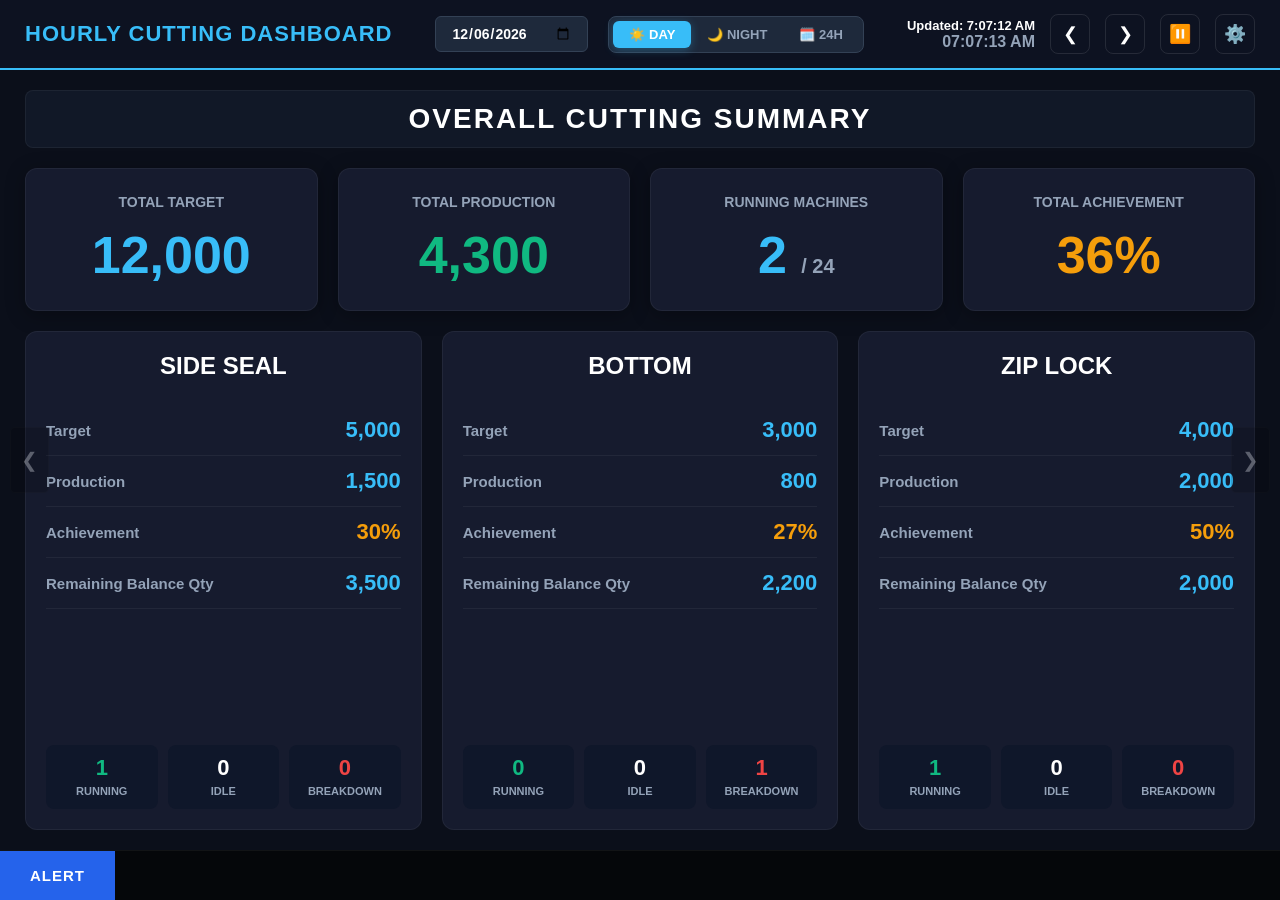
==== index.html @ 9a014100 "Update dashboard slides & master table layout" ====
<!DOCTYPE html>
<html lang="en">

<head>
  <meta charset="UTF-8">
  <meta name="viewport" content="width=device-width, initial-scale=1.0">
  <title data-en="Production Dashboard 2026 | Hourly Cutting" data-bn="প্রোডাকশন ড্যাশবোর্ড ২০২৬ | আওয়ারলি কাটিং">
    Production Dashboard 2026 | Hourly Cutting</title>
  <link rel="stylesheet" href="styles.css">
</head>

<body>
  <div id="app-shell">
    <div id="content-wrapper">
      <header>
        <div class="header-left">
          <div class="logo" data-en="HOURLY CUTTING DASHBOARD" data-bn="আওয়ারলি কাটিং ড্যাশবোর্ড">HOURLY CUTTING
            DASHBOARD</div>
        </div>

        <div class="header-center">
          <input type="date" id="datePicker">
          <div class="shift-group" id="shiftButtonGroup">
            <button class="shift-btn active" data-shift="Day" data-en="☀️ DAY" data-bn="☀️ দিন">☀️ DAY</button>
            <button class="shift-btn" data-shift="Night" data-en="🌙 NIGHT" data-bn="🌙 রাত">🌙 NIGHT</button>
            <button class="shift-btn" data-shift="Full" data-en="🗓️ 24H" data-bn="🗓️ ২৪ ঘণ্টা">🗓️ 24H</button>
          </div>
        </div>

        <div class="header-right">
          <div style="text-align: right;">
            <div><span data-en="Updated:" data-bn="আপডেট:">Updated:</span> <span id="lastUpdated">--:--:--</span></div>
            <div id="liveClock" style="font-size: 16px; font-weight: bold;">00:00:00</div>
          </div>
          <button id="prevSlideHeader" class="header-icon-btn" title="Previous Slide">❮</button>
          <button id="nextSlideHeader" class="header-icon-btn" title="Next Slide">❯</button>
          <button id="playPauseBtn" class="header-icon-btn" title="Pause Auto-Slide">⏸️</button>
          <button id="settingsBtn" class="header-icon-btn" title="Dashboard Controller">⚙️</button>
        </div>
      </header>

      <main>
        <div class="slide-container">
          <!-- Slide 0: OVERALL SUMMARY -->
          <section class="slide active" id="slide-0">
            <div class="slide-title-banner" data-en="OVERALL CUTTING SUMMARY" data-bn="সার্বিক কাটিং সারসংক্ষেপ">OVERALL
              CUTTING SUMMARY</div>

            <div class="summary-kpi-grid">
              <div class="summary-kpi-card">
                <div class="kpi-lbl" data-en="TOTAL TARGET" data-bn="মোট লক্ষ্যমাত্রা">TOTAL TARGET</div>
                <div class="kpi-val" id="sum-total-target">0</div>
              </div>
              <div class="summary-kpi-card">
                <div class="kpi-lbl" data-en="TOTAL PRODUCTION" data-bn="মোট উৎপাদন">TOTAL PRODUCTION</div>
                <div class="kpi-val green" id="sum-total-prod">0</div>
              </div>
              <div class="summary-kpi-card">
                <div class="kpi-lbl" data-en="RUNNING MACHINES" data-bn="চলমান মেশিন">RUNNING MACHINES</div>
                <div class="kpi-val" id="sum-running-count">0 <span style="font-size: 20px; color: var(--text-muted);">/
                    24</span></div>
              </div>
              <div class="summary-kpi-card">
                <div class="kpi-lbl" data-en="TOTAL ACHIEVEMENT" data-bn="মোট অর্জন">TOTAL ACHIEVEMENT</div>
                <div class="kpi-val yellow" id="sum-total-pct">0%</div>
              </div>
            </div>


            <div class="summary-sections-grid">
              <!-- Side Seal Summary -->
              <div class="section-card">
                <div class="section-title" data-en="SIDE SEAL" data-bn="সাইড সিল">SIDE SEAL</div>
                <div class="metric-row"><span class="metric-lbl" data-en="Target"
                    data-bn="লক্ষ্যমাত্রা">Target</span><span class="metric-val" id="ss-sum-target">0</span></div>
                <div class="metric-row"><span class="metric-lbl" data-en="Production"
                    data-bn="উৎপাদন">Production</span><span class="metric-val" id="ss-sum-prod">0</span></div>
                <div class="metric-row"><span class="metric-lbl" data-en="Achievement"
                    data-bn="অর্জিত">Achievement</span><span class="metric-val yellow" id="ss-sum-pct">0%</span></div>
                <div class="metric-row"><span class="metric-lbl" data-en="Remaining Balance Qty"
                    data-bn="অবশিষ্ট পরিমাণ">Remaining Balance Qty</span><span class="metric-val"
                    id="ss-sum-rem">0</span></div>
                <div class="mini-stats">
                  <div class="mini-box"><span class="mini-val green" id="ss-run-count">0</span><span class="mini-lbl"
                      data-en="Running" data-bn="চলমান">Running</span></div>
                  <div class="mini-box"><span class="mini-val yellow" id="ss-idle-count">0</span><span class="mini-lbl"
                      data-en="Idle" data-bn="আইডেল">Idle</span></div>
                  <div class="mini-box"><span class="mini-val red" id="ss-bd-count">0</span><span class="mini-lbl"
                      data-en="Breakdown" data-bn="ব্রেকডাউন">Breakdown</span></div>
                </div>
              </div>

              <!-- Bottom Summary -->
              <div class="section-card">
                <div class="section-title">BOTTOM</div>
                <div class="metric-row"><span class="metric-lbl">Target</span><span class="metric-val"
                    id="bt-sum-target">0</span></div>
                <div class="metric-row"><span class="metric-lbl">Production</span><span class="metric-val"
                    id="bt-sum-prod">0</span></div>
                <div class="metric-row"><span class="metric-lbl">Achievement</span><span class="metric-val yellow"
                    id="bt-sum-pct">0%</span></div>
                <div class="metric-row"><span class="metric-lbl">Remaining Balance Qty</span><span class="metric-val"
                    id="bt-sum-rem">0</span></div>
                <div class="mini-stats">
                  <div class="mini-box"><span class="mini-val green" id="bt-run-count">0</span><span
                      class="mini-lbl">Running</span></div>
                  <div class="mini-box"><span class="mini-val yellow" id="bt-idle-count">0</span><span
                      class="mini-lbl">Idle</span></div>
                  <div class="mini-box"><span class="mini-val red" id="bt-bd-count">0</span><span
                      class="mini-lbl">Breakdown</span></div>
                </div>
              </div>

              <!-- Zip Lock Summary -->
              <div class="section-card">
                <div class="section-title">ZIP LOCK</div>
                <div class="metric-row"><span class="metric-lbl">Target</span><span class="metric-val"
                    id="zl-sum-target">0</span></div>
                <div class="metric-row"><span class="metric-lbl">Production</span><span class="metric-val"
                    id="zl-sum-prod">0</span></div>
                <div class="metric-row"><span class="metric-lbl">Achievement</span><span class="metric-val yellow"
                    id="zl-sum-pct">0%</span></div>
                <div class="metric-row"><span class="metric-lbl">Remaining Balance Qty</span><span class="metric-val"
                    id="zl-sum-rem">0</span></div>
                <div class="mini-stats">
                  <div class="mini-box"><span class="mini-val green" id="zl-run-count">0</span><span
                      class="mini-lbl">Running</span></div>
                  <div class="mini-box"><span class="mini-val yellow" id="zl-idle-count">0</span><span
                      class="mini-lbl">Idle</span></div>
                  <div class="mini-box"><span class="mini-val red" id="zl-bd-count">0</span><span
                      class="mini-lbl">Breakdown</span></div>
                </div>
              </div>
            </div>
          </section>

          <!-- Section Slides -->
          <section class="slide" id="slide-1">
            <div class="slide-title-banner" data-en="SIDE SEAL MACHINES" data-bn="সাইড সিল মেশিনসমূহ">SIDE SEAL MACHINES
            </div>
            <div class="machine-grid" id="ss-grid"></div>
          </section>
          <section class="slide" id="slide-2">
            <div class="slide-title-banner" data-en="BOTTOM MACHINES" data-bn="বটম মেশিনসমূহ">BOTTOM MACHINES</div>
            <div class="machine-grid" id="bt-grid"></div>
          </section>
          <section class="slide" id="slide-3">
            <div class="slide-title-banner" data-en="ZIP LOCK MACHINES" data-bn="জিপ লক মেশিনসমূহ">ZIP LOCK MACHINES
            </div>
            <div class="machine-grid" id="zl-grid"></div>
          </section>
          <section class="slide" id="slide-4">
            <div class="slide-title-banner" data-en="MACHINE BREAKDOWN DETAILS" data-bn="মেশিন ব্রেকডাউন বিস্তারিত">
              MACHINE BREAKDOWN DETAILS</div>
            <div class="machine-grid" id="bd-grid"></div>
          </section>
          <section class="slide" id="slide-5">
            <div class="slide-title-banner" data-en="MASTER DATA VIEW" data-bn="মাস্টার ডাটা ভিউ">MASTER DATA VIEW</div>
            <div class="table-container" style="overflow:auto; max-height:80vh; padding:20px;">
              <table class="master-table" id="master-data-table"
                style="width: 100%; border-collapse: collapse; color: white;">
                <thead>
                  <tr id="master-data-head"></tr>
                </thead>
                <tbody id="master-data-body"></tbody>
              </table>
            </div>
          </section>
        </div>

        <!-- Navigation Arrows -->
        <button id="prevSlideBtn" class="nav-arrow left" title="Previous Slide">❮</button>
        <button id="nextSlideBtn" class="nav-arrow right" title="Next Slide">❯</button>
      </main>

      <footer>
        <div class="alert-btn" data-en="ALERT" data-bn="সতর্কতা">ALERT</div>
        <div class="ticker-wrap">
          <div class="ticker-content" id="tickerMsg">✔ All machines are running within normal parameters.</div>
        </div>
      </footer>
    </div>

    <!-- Dashboard Controller (Side Panel) -->
    <aside id="settingsModal" class="side-panel">
      <div class="modal-box">
        <div class="modal-header">
          <h3 style="color:var(--accent-blue);" data-en="DASHBOARD CONTROLLER" data-bn="ড্যাশবোর্ড কন্ট্রোলার">DASHBOARD
            CONTROLLER</h3>
          <button id="closeModalBtn"
            style="background:none; border:none; color:white; font-size:24px; cursor:pointer;">&times;</button>
        </div>
        <div class="modal-body">
          <div class="control-btns">
            <button class="ctrl-btn" data-slide="0" data-en="Overall Summary" data-bn="সার্বিক সারসংক্ষেপ">Overall
              Summary</button>
            <button class="ctrl-btn" data-slide="1" data-en="Side Seal Machines" data-bn="সাইড সিল মেশিন">Side Seal
              Machines</button>
            <button class="ctrl-btn" data-slide="2" data-en="Bottom Machines" data-bn="বটম মেশিন">Bottom
              Machines</button>
            <button class="ctrl-btn" data-slide="3" data-en="Zip Lock Machines" data-bn="জিপ লক মেশিন">Zip Lock
              Machines</button>
            <button class="ctrl-btn" data-slide="4" data-en="Breakdown Details" data-bn="ব্রেকডাউন বিস্তারিত">Breakdown
              Details</button>
            <button class="ctrl-btn" data-slide="5" data-en="Master Data" data-bn="মাস্টার ডাটা">Master Data</button>
          </div>

          <div class="settings-grid">
            <div class="setting-item">
              <label data-en="Language" data-bn="ভাষা">Language</label>
              <select id="langSelect" class="styled-select">
                <option value="en">English</option>
                <option value="bn">বাংলা</option>
              </select>
            </div>
            <div class="setting-item">
              <label data-en="Zoom Level" data-bn="জুম লেভেল">Zoom Level</label>
              <input type="range" id="zoomRange" min="0.5" max="1.5" step="0.1" value="1.0">
              <span id="zoomVal">100%</span>
            </div>
            <div class="setting-item" style="flex-direction:row; align-items:center; gap:10px;">
              <input type="checkbox" id="autoSlideToggle" checked style="width:18px; height:18px;">
              <label for="autoSlideToggle" style="font-weight:bold; cursor:pointer;" data-en="Enable Auto-Slide"
                data-bn="অটো-স্লাইড চালু করুন">Enable Auto-Slide</label>
            </div>
          </div>

          <div class="config-actions">
            <button id="exportConfigBtn" class="action-btn" data-en="💾 Export Config" data-bn="💾 কনফিগ এক্সপোর্ট">💾
              Export Config</button>
            <button id="importConfigBtn" class="action-btn" data-en="📂 Import Config" data-bn="📂 কনফিগ ইমপোর্ট">📂
              Import Config</button>
            <input type="file" id="configFile" style="display:none;" accept=".json">
          </div>
        </div>
      </div>
    </aside>
  </div>

  <!-- Overlays -->
  <div id="loadingOverlay" class="overlay" style="display:none;">
    <div class="loader"></div>
    <p data-en="Fetching live data..." data-bn="লাইভ ডাটা লোড হচ্ছে...">Fetching live data...</p>
  </div>
  <div id="errorOverlay" class="overlay" style="display:none;">
    <div class="error-box">
      <h3 data-en="Data Fetch Failed" data-bn="ডাটা ফেচ ব্যর্থ হয়েছে">Data Fetch Failed</h3>
      <p id="errorMsg"></p>
      <button onclick="loadData()" data-en="Retry" data-bn="আবার চেষ্টা করুন">Retry</button>
    </div>
  </div>

  <script src="app.js"></script>
</body>

</html>
---- styles.css ----
:root {
  --bg-dark: #0b0f1a;
  --card-bg: #161b2e;
  --header-bg: #0d1221;
  --accent-blue: #38bdf8;
  --accent-cyan: #22d3ee;
  --text-main: #ffffff;
  --text-muted: #94a3b8;
  --green: #10b981;
  --red: #ef4444;
  --yellow: #f59e0b;
  --border: rgba(255, 255, 255, 0.05);
}

* { margin: 0; padding: 0; box-sizing: border-box; font-family: 'Segoe UI', Tahoma, Geneva, Verdana, sans-serif; }

#app-shell {
  display: flex;
  width: 100vw;
  height: 100vh;
  overflow: hidden;
  background: var(--bg-dark);
}

#content-wrapper {
  flex: 1;
  display: flex;
  flex-direction: column;
  transition: all 0.4s cubic-bezier(0.4, 0, 0.2, 1);
  overflow: hidden;
}

.side-panel {
  width: 0;
  height: 100%;
  background: var(--header-bg);
  border-left: 0px solid var(--accent-blue);
  overflow: hidden;
  transition: all 0.4s cubic-bezier(0.4, 0, 0.2, 1);
  z-index: 500;
}

body.settings-open .side-panel {
  width: 12%;
  border-left-width: 1px;
}

body {
  background-color: var(--bg-dark);
  color: var(--text-main);
  margin: 0;
  padding: 0;
  height: 100vh;
  overflow: hidden;
}

/* --- Header --- */
header {
  height: 70px;
  background: var(--header-bg);
  display: flex;
  align-items: center;
  justify-content: space-between;
  padding: 0 25px;
  border-bottom: 2px solid var(--accent-blue);
}

.header-left .logo {
  font-size: 22px;
  font-weight: 900;
  color: var(--accent-blue);
  letter-spacing: 1px;
}

.header-center {
  display: flex;
  gap: 20px;
  align-items: center;
}

.header-center input {
  background: #1e293b;
  border: 1px solid #334155;
  color: #fff;
  padding: 8px 15px;
  border-radius: 6px;
  font-size: 14px;
  font-weight: bold;
}

.shift-group {
  display: flex;
  background: #1e293b;
  padding: 4px;
  border-radius: 8px;
  border: 1px solid #334155;
}

.shift-btn {
  background: transparent;
  border: none;
  color: var(--text-muted);
  padding: 6px 16px;
  border-radius: 6px;
  font-size: 13px;
  font-weight: 800;
  cursor: pointer;
  transition: all 0.3s ease;
  white-space: nowrap;
}

.shift-btn:hover { color: #fff; }

.shift-btn.active {
  background: var(--accent-blue);
  color: #fff;
  box-shadow: 0 2px 10px rgba(56, 189, 248, 0.3);
}

.header-right {
  display: flex;
  align-items: center;
  gap: 15px;
  font-size: 13px;
  color: var(--text-muted);
}

.header-right span { color: #fff; font-weight: bold; }

.header-icon-btn {
  background: none;
  border: 1px solid rgba(255,255,255,0.1);
  color: white;
  cursor: pointer;
  font-size: 18px;
  width: 40px;
  height: 40px;
  display: flex;
  align-items: center;
  justify-content: center;
  border-radius: 8px;
  transition: all 0.2s ease;
}
.header-icon-btn:hover {
  background: rgba(255,255,255,0.1);
  border-color: var(--accent-blue);
}

/* --- Main Layout --- */
main {
  flex: 1;
  padding: 20px 25px;
  display: flex;
  flex-direction: column;
  gap: 20px;
  position: relative;
}

.slide-container { height: 100%; width: 100%; }

.slide {
  display: none;
  height: 100%;
  flex-direction: column;
  gap: 20px;
}

.slide.active { display: flex; animation: fadeIn 0.5s ease; }

@keyframes fadeIn { from { opacity: 0; } to { opacity: 1; } }

.slide-title-banner {
  background: #111827;
  padding: 12px;
  text-align: center;
  border-radius: 8px;
  font-size: 28px;
  font-weight: 900;
  text-transform: uppercase;
  letter-spacing: 2px;
  border: 1px solid var(--border);
}

/* --- Summary Specific --- */
.summary-kpi-grid {
  display: grid;
  grid-template-columns: repeat(4, 1fr);
  gap: 20px;
}

.summary-kpi-card {
  background: var(--card-bg);
  padding: 25px;
  border-radius: 12px;
  text-align: center;
  border: 1px solid var(--border);
  box-shadow: 0 4px 20px rgba(0,0,0,0.3);
}

.kpi-lbl { font-size: 14px; color: var(--text-muted); font-weight: 800; text-transform: uppercase; margin-bottom: 15px; }
.kpi-val { font-size: 52px; font-weight: 900; color: var(--accent-blue); }
.kpi-val.green { color: var(--green); }
.kpi-val.yellow { color: var(--yellow); }

.summary-sections-grid {
  display: grid;
  grid-template-columns: repeat(3, 1fr);
  gap: 20px;
  flex: 1;
}

.section-card {
  background: var(--card-bg);
  border-radius: 12px;
  padding: 20px;
  border: 1px solid var(--border);
  display: flex;
  flex-direction: column;
}

.section-title {
  font-size: 24px;
  font-weight: 900;
  text-align: center;
  margin-bottom: 25px;
  text-transform: uppercase;
  color: #fff;
}

.metric-row {
  display: flex;
  justify-content: space-between;
  align-items: center;
  padding: 12px 0;
  border-bottom: 1px solid rgba(255,255,255,0.05);
}

.metric-lbl { color: var(--text-muted); font-weight: 600; font-size: 15px; }
.metric-val { font-weight: 900; font-size: 22px; color: var(--accent-blue); }
.metric-val.yellow { color: var(--yellow); }

.mini-stats {
  display: grid;
  grid-template-columns: repeat(3, 1fr);
  gap: 10px;
  margin-top: auto;
  padding-top: 20px;
}

.mini-box {
  background: #0f172a;
  padding: 10px;
  border-radius: 8px;
  text-align: center;
}

.mini-val { font-size: 22px; font-weight: 900; display: block; }
.mini-val.green { color: var(--green); }
.mini-val.red { color: var(--red); }
.mini-lbl { font-size: 11px; color: var(--text-muted); font-weight: 700; text-transform: uppercase; }

/* --- Footer --- */
footer {
  height: 50px;
  background: #05070a;
  display: flex;
  align-items: center;
  border-top: 1px solid var(--border);
}

.alert-btn {
  background: #2563eb;
  color: #fff;
  height: 100%;
  padding: 0 30px;
  display: flex;
  align-items: center;
  font-weight: 900;
  font-size: 15px;
  text-transform: uppercase;
  letter-spacing: 1px;
}

.ticker-wrap { flex: 1; overflow: hidden; }
.ticker-content {
  display: inline-block;
  white-space: nowrap;
  padding-left: 100%;
  animation: ticker 60s linear infinite;
  color: var(--yellow);
  font-weight: bold;
  font-size: 18px;
}

@keyframes ticker {
  0% { transform: translateX(0); }
  100% { transform: translateX(-100%); }
}

/* --- Machine Cards (Secondary Slides) --- */
.machine-grid {
  display: grid;
  grid-template-columns: repeat(auto-fill, minmax(300px, 1fr));
  gap: 15px;
  overflow-y: auto;
}

.m-card {
  background: var(--card-bg);
  border: 1px solid var(--border);
  border-radius: 10px;
  padding: 15px;
  display: flex;
  flex-direction: column;
  gap: 10px;
}

.m-header { display: flex; justify-content: space-between; align-items: center; border-bottom: 1px solid var(--border); padding-bottom: 8px; }
.m-title { font-weight: 900; font-size: 18px; }
.m-badge { font-size: 10px; padding: 3px 8px; border-radius: 4px; font-weight: 900; text-transform: uppercase; }
.badge-run { background: rgba(16, 185, 129, 0.1); color: var(--green); border: 1px solid var(--green); }
.badge-bd { background: rgba(239, 68, 68, 0.1); color: var(--red); border: 1px solid var(--red); }

.m-body { display: flex; justify-content: space-between; }
.m-kpi-item { display: flex; flex-direction: column; }
.m-kpi-val { font-size: 20px; font-weight: 900; }
.m-kpi-lbl { font-size: 10px; color: var(--text-muted); text-transform: uppercase; }

/* --- Modal --- */
/* Removed old modal overlay fixed positioning */
/* --- Modal / Side Panel Adjustments --- */
.modal-box {
  width: 100%;
  height: 100%;
  background: transparent;
  border: none;
  border-radius: 0;
  box-shadow: none;
  display: flex;
  flex-direction: column;
  overflow-y: auto;
}

.modal-header {
  padding: 15px 20px;
  border-bottom: 1px solid var(--border);
  display: flex; justify-content: space-between; align-items: center;
}

.modal-body {
  padding: 20px;
  flex: 1;
}

.control-btns {
  display: flex; flex-direction: column; gap: 8px;
}

.ctrl-btn {
  background: #1e293b; color: white;
  border: 1px solid #334155; padding: 8px 12px;
  border-radius: 6px; cursor: pointer;
  font-weight: bold; text-align: left;
  font-size: 12px;
  transition: all 0.2s ease;
  white-space: nowrap;
  overflow: hidden;
  text-overflow: ellipsis;
}
.ctrl-btn:hover, .ctrl-btn.active-view { 
  background: var(--accent-blue); 
  border-color: var(--accent-blue);
  box-shadow: 0 0 10px rgba(56, 189, 248, 0.4);
}

/* --- Navigation Arrows --- */
.nav-arrow {
  position: absolute;
  top: 50%;
  transform: translateY(-50%);
  background: rgba(0,0,0,0.5);
  border: 1px solid var(--border);
  color: white;
  padding: 20px 10px;
  cursor: pointer;
  z-index: 100;
  border-radius: 5px;
  font-size: 20px;
  opacity: 0.3;
  transition: all 0.3s ease;
}
.nav-arrow:hover { opacity: 1; background: var(--accent-blue); }
.nav-arrow.left { left: 10px; }
.nav-arrow.right { right: 10px; }

/* --- Overlays --- */
.overlay {
  position: fixed; top: 0; left: 0; width: 100%; height: 100%;
  background: rgba(11, 15, 26, 0.9);
  display: flex; flex-direction: column; justify-content: center; align-items: center;
  z-index: 2000;
}
.loader {
  border: 4px solid #1e293b;
  border-top: 4px solid var(--accent-blue);
  border-radius: 50%;
  width: 40px;
  height: 40px;
  animation: spin 1s linear infinite;
  margin-bottom: 15px;
}
@keyframes spin { 0% { transform: rotate(0deg); } 100% { transform: rotate(360deg); } }

.error-box {
  background: var(--card-bg);
  padding: 30px;
  border-radius: 12px;
  border: 1px solid var(--red);
  text-align: center;
  max-width: 400px;
}
.error-box h3 { color: var(--red); margin-bottom: 10px; }
.error-box p { color: var(--text-muted); margin-bottom: 20px; }
.error-box button {
  background: var(--red); color: white; border: none; padding: 10px 20px; border-radius: 6px; cursor: pointer;
}

/* --- Settings Grid --- */
.settings-grid {
  display: grid;
  grid-template-columns: 1fr;
  gap: 15px;
  margin-top: 20px;
  padding-top: 20px;
  border-top: 1px solid var(--border);
}
.setting-item { display: flex; flex-direction: column; gap: 8px; }
.styled-select {
  background: #1e293b; color: white; border: 1px solid #334155; padding: 8px; border-radius: 6px;
}
.config-actions {
  display: flex; gap: 10px; margin-top: 20px;
}
.action-btn {
  flex: 1; padding: 10px; border-radius: 6px; border: 1px solid var(--border);
  background: #1e293b; color: white; cursor: pointer; font-size: 13px; font-weight: bold;
}
.action-btn:hover { background: #334155; }

/* --- Enhanced Machine Cards --- */
.m-cat { font-size: 10px; color: var(--accent-blue); text-transform: uppercase; font-weight: 800; display: block; margin-bottom: 2px; }
.m-progress { background: rgba(255,255,255,0.05); height: 6px; border-radius: 3px; overflow: hidden; margin: 5px 0; }
.m-progress div { background: var(--accent-blue); height: 100%; border-radius: 3px; transition: width 0.5s ease; }
.m-footer { display: flex; justify-content: space-between; font-size: 10px; color: var(--text-muted); font-weight: 600; }
.m-reason { 
  margin-top: 10px; padding-top: 8px; border-top: 1px solid rgba(239, 68, 68, 0.2);
  color: var(--red); font-size: 11px; font-weight: bold;
}
.no-bd {
  grid-column: 1 / -1; text-align: center; padding: 50px; font-size: 20px; font-weight: bold; color: var(--green);
}
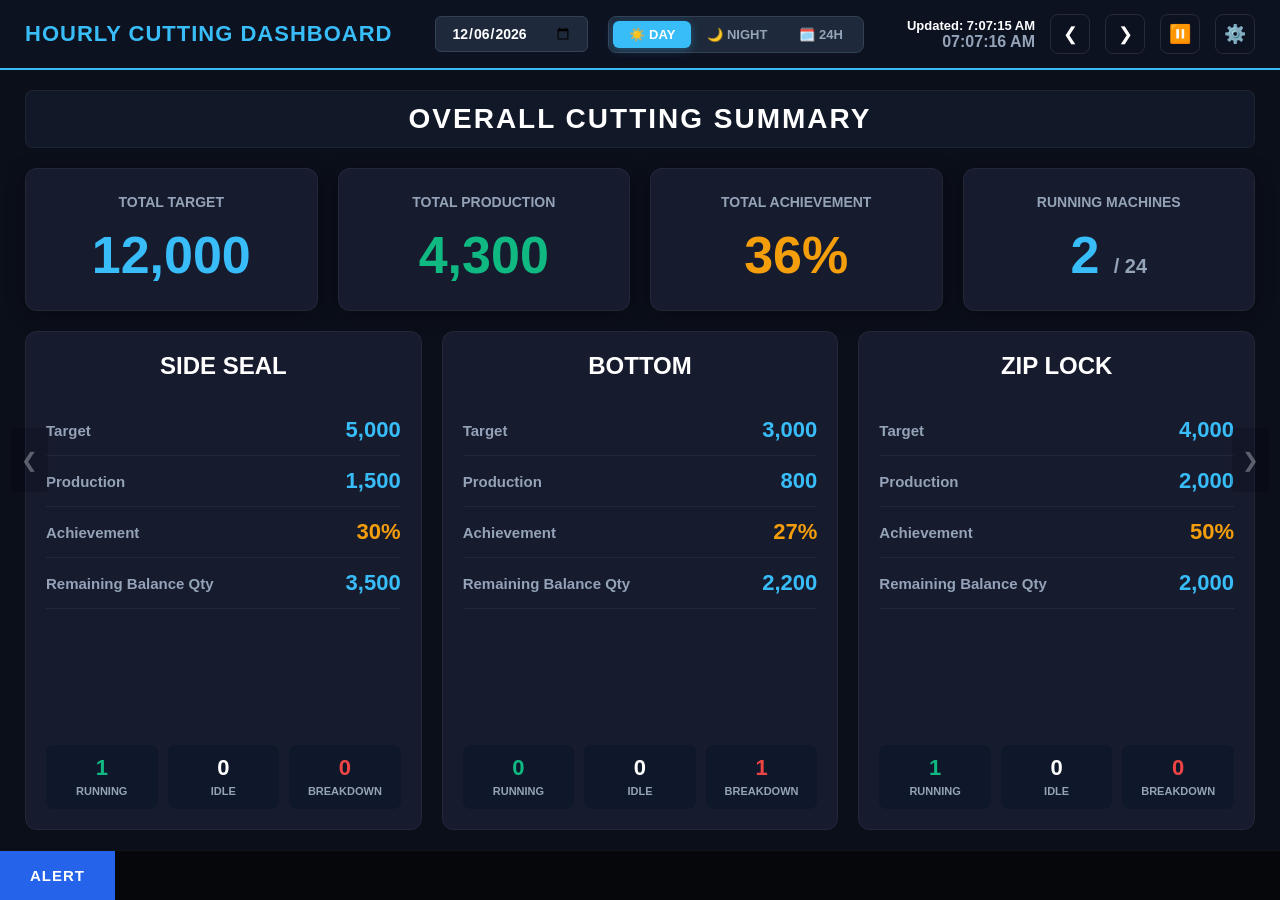
==== commit c99d3fcc: "Add feature to select specific pages for auto-slider" ====
--- a/index.html
+++ b/index.html
@@ -56,13 +56,13 @@
                 <div class="kpi-val green" id="sum-total-prod">0</div>
               </div>
               <div class="summary-kpi-card">
+                <div class="kpi-lbl" data-en="TOTAL ACHIEVEMENT" data-bn="মোট অর্জন">TOTAL ACHIEVEMENT</div>
+                <div class="kpi-val yellow" id="sum-total-pct">0%</div>
+              </div>
+              <div class="summary-kpi-card">
                 <div class="kpi-lbl" data-en="RUNNING MACHINES" data-bn="চলমান মেশিন">RUNNING MACHINES</div>
                 <div class="kpi-val" id="sum-running-count">0 <span style="font-size: 20px; color: var(--text-muted);">/
                     24</span></div>
-              </div>
-              <div class="summary-kpi-card">
-                <div class="kpi-lbl" data-en="TOTAL ACHIEVEMENT" data-bn="মোট অর্জন">TOTAL ACHIEVEMENT</div>
-                <div class="kpi-val yellow" id="sum-total-pct">0%</div>
               </div>
             </div>
 
@@ -192,17 +192,35 @@
         </div>
         <div class="modal-body">
           <div class="control-btns">
-            <button class="ctrl-btn" data-slide="0" data-en="Overall Summary" data-bn="সার্বিক সারসংক্ষেপ">Overall
-              Summary</button>
-            <button class="ctrl-btn" data-slide="1" data-en="Side Seal Machines" data-bn="সাইড সিল মেশিন">Side Seal
-              Machines</button>
-            <button class="ctrl-btn" data-slide="2" data-en="Bottom Machines" data-bn="বটম মেশিন">Bottom
-              Machines</button>
-            <button class="ctrl-btn" data-slide="3" data-en="Zip Lock Machines" data-bn="জিপ লক মেশিন">Zip Lock
-              Machines</button>
-            <button class="ctrl-btn" data-slide="4" data-en="Breakdown Details" data-bn="ব্রেকডাউন বিস্তারিত">Breakdown
-              Details</button>
-            <button class="ctrl-btn" data-slide="5" data-en="Master Data" data-bn="মাস্টার ডাটা">Master Data</button>
+            <div class="slide-toggle-item">
+              <input type="checkbox" class="slide-toggle-cb" data-slide="0" checked title="Include in Auto-Slide">
+              <button class="ctrl-btn" data-slide="0" data-en="Overall Summary" data-bn="সার্বিক সারসংক্ষেপ">Overall
+                Summary</button>
+            </div>
+            <div class="slide-toggle-item">
+              <input type="checkbox" class="slide-toggle-cb" data-slide="1" checked title="Include in Auto-Slide">
+              <button class="ctrl-btn" data-slide="1" data-en="Side Seal Machines" data-bn="সাইড সিল মেশিন">Side Seal
+                Machines</button>
+            </div>
+            <div class="slide-toggle-item">
+              <input type="checkbox" class="slide-toggle-cb" data-slide="2" checked title="Include in Auto-Slide">
+              <button class="ctrl-btn" data-slide="2" data-en="Bottom Machines" data-bn="বটম মেশিন">Bottom
+                Machines</button>
+            </div>
+            <div class="slide-toggle-item">
+              <input type="checkbox" class="slide-toggle-cb" data-slide="3" checked title="Include in Auto-Slide">
+              <button class="ctrl-btn" data-slide="3" data-en="Zip Lock Machines" data-bn="জিপ লক মেশিন">Zip Lock
+                Machines</button>
+            </div>
+            <div class="slide-toggle-item">
+              <input type="checkbox" class="slide-toggle-cb" data-slide="4" checked title="Include in Auto-Slide">
+              <button class="ctrl-btn" data-slide="4" data-en="Breakdown Details" data-bn="ব্রেকডাউন বিস্তারিত">Breakdown
+                Details</button>
+            </div>
+            <div class="slide-toggle-item">
+              <input type="checkbox" class="slide-toggle-cb" data-slide="5" checked title="Include in Auto-Slide">
+              <button class="ctrl-btn" data-slide="5" data-en="Master Data" data-bn="মাস্টার ডাটা">Master Data</button>
+            </div>
           </div>
 
           <div class="settings-grid">
--- a/styles.css
+++ b/styles.css
@@ -356,7 +356,20 @@
   display: flex; flex-direction: column; gap: 8px;
 }
 
+.slide-toggle-item {
+  display: flex;
+  align-items: center;
+  gap: 10px;
+}
+
+.slide-toggle-cb {
+  width: 18px;
+  height: 18px;
+  cursor: pointer;
+}
+
 .ctrl-btn {
+  flex: 1;
   background: #1e293b; color: white;
   border: 1px solid #334155; padding: 8px 12px;
   border-radius: 6px; cursor: pointer;
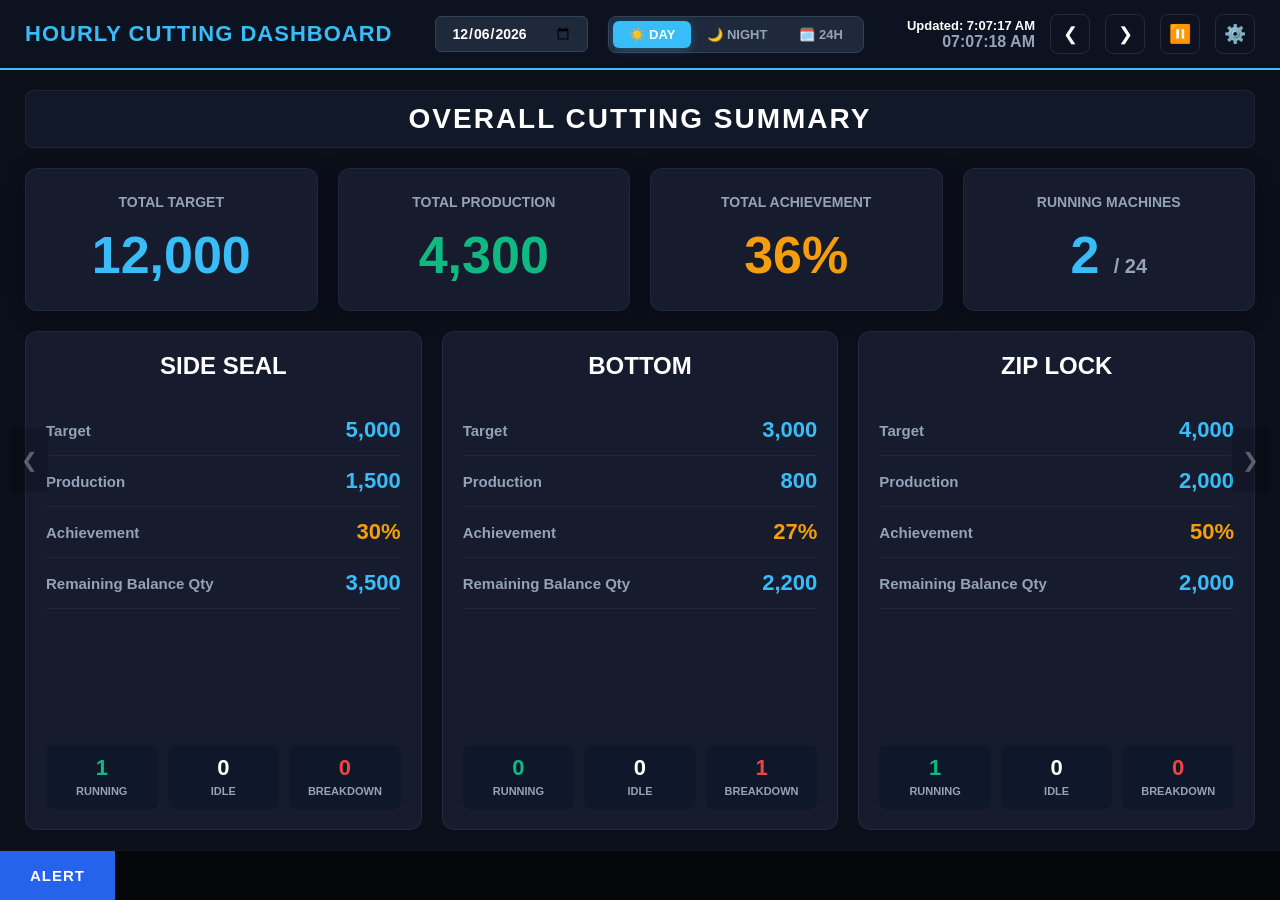
==== commit fbf11543: "Add timer speed slider, 4-color machine cards, sort by production" ====
--- a/index.html
+++ b/index.html
@@ -236,6 +236,11 @@
               <input type="range" id="zoomRange" min="0.5" max="1.5" step="0.1" value="1.0">
               <span id="zoomVal">100%</span>
             </div>
+            <div class="setting-item">
+              <label data-en="Slide Speed" data-bn="স্লাইড স্পিড">⏱️ Slide Speed</label>
+              <input type="range" id="timerRange" min="3" max="60" step="1" value="10">
+              <span id="timerVal">10s</span>
+            </div>
             <div class="setting-item" style="flex-direction:row; align-items:center; gap:10px;">
               <input type="checkbox" id="autoSlideToggle" checked style="width:18px; height:18px;">
               <label for="autoSlideToggle" style="font-weight:bold; cursor:pointer;" data-en="Enable Auto-Slide"
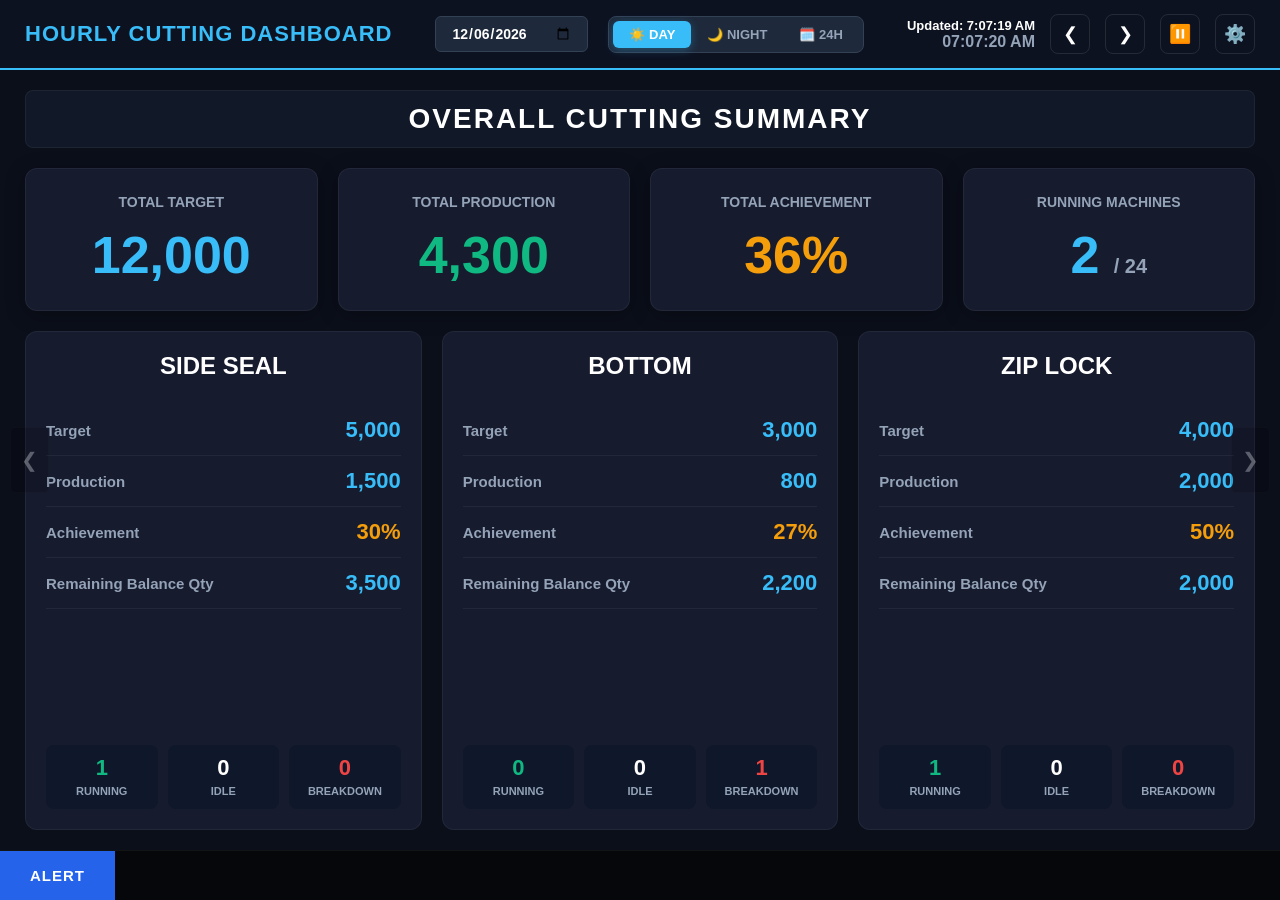
==== commit bc50fc09: "Update ticker: colors, speed control, sort by production. Remove red from eff" ====
--- a/index.html
+++ b/index.html
@@ -241,6 +241,11 @@
               <input type="range" id="timerRange" min="3" max="60" step="1" value="10">
               <span id="timerVal">10s</span>
             </div>
+            <div class="setting-item">
+              <label data-en="Scroll Speed" data-bn="স্ক্রল স্পিড">🏃 Scroll Speed</label>
+              <input type="range" id="tickerSpeedRange" min="10" max="150" step="5" value="60">
+              <span id="tickerSpeedVal">60s</span>
+            </div>
             <div class="setting-item" style="flex-direction:row; align-items:center; gap:10px;">
               <input type="checkbox" id="autoSlideToggle" checked style="width:18px; height:18px;">
               <label for="autoSlideToggle" style="font-weight:bold; cursor:pointer;" data-en="Enable Auto-Slide"
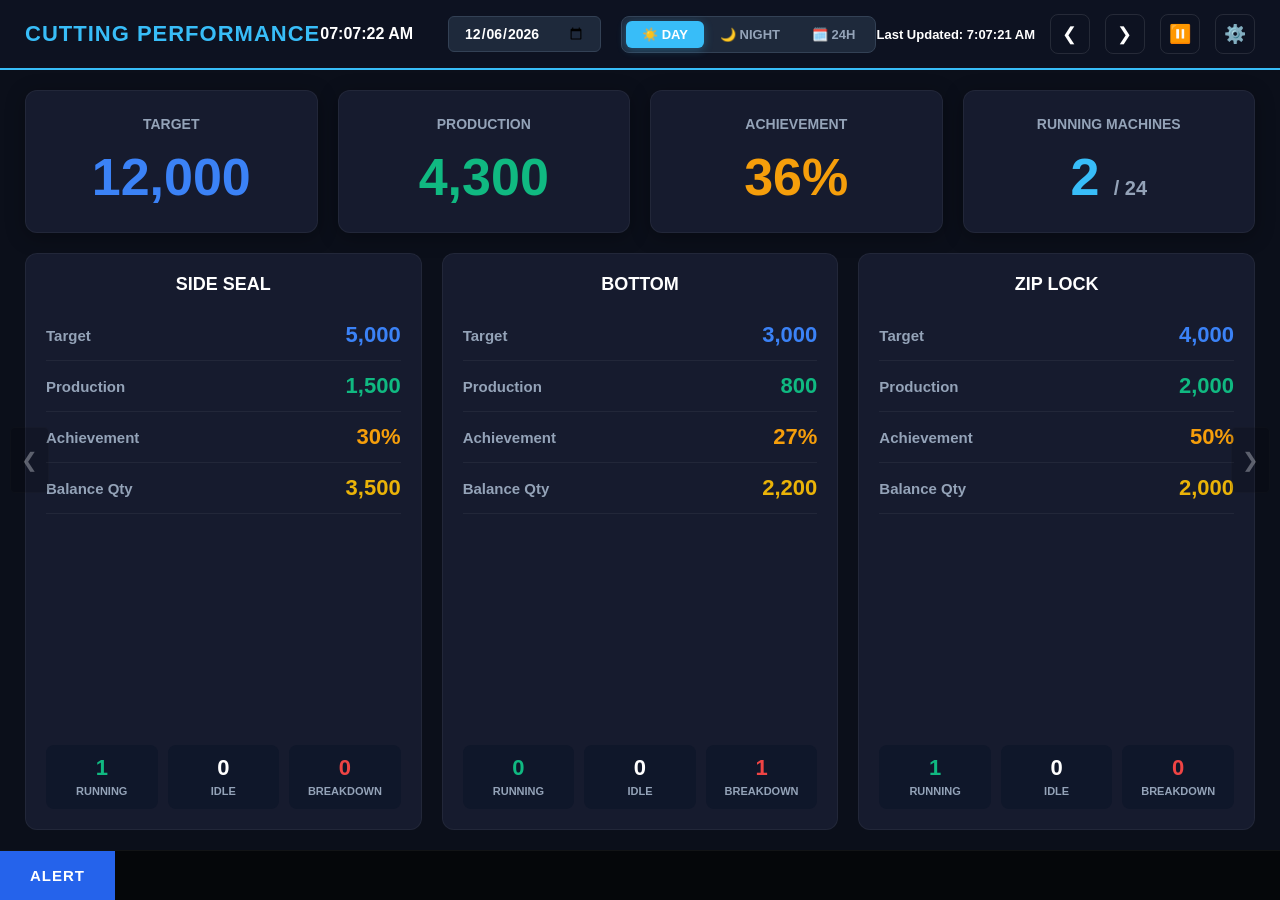
==== commit 80445090: "Update dashboard UI: Dynamic headers, consistent color coding, machine status alerts, and layout ref" ====
--- a/index.html
+++ b/index.html
@@ -14,11 +14,11 @@
     <div id="content-wrapper">
       <header>
         <div class="header-left">
-          <div class="logo" data-en="HOURLY CUTTING DASHBOARD" data-bn="আওয়ারলি কাটিং ড্যাশবোর্ড">HOURLY CUTTING
-            DASHBOARD</div>
+          <div class="logo" id="dynamicPageTitle" data-en="CUTTING PERFORMANCE" data-bn="কাটিং পারফরম্যান্স">CUTTING PERFORMANCE</div>
         </div>
 
         <div class="header-center">
+          <div id="liveClock" style="font-size: 16px; font-weight: bold; color: white; margin-right: 15px;">00:00:00</div>
           <input type="date" id="datePicker">
           <div class="shift-group" id="shiftButtonGroup">
             <button class="shift-btn active" data-shift="Day" data-en="☀️ DAY" data-bn="☀️ দিন">☀️ DAY</button>
@@ -29,8 +29,7 @@
 
         <div class="header-right">
           <div style="text-align: right;">
-            <div><span data-en="Updated:" data-bn="আপডেট:">Updated:</span> <span id="lastUpdated">--:--:--</span></div>
-            <div id="liveClock" style="font-size: 16px; font-weight: bold;">00:00:00</div>
+            <div><span data-en="Last Updated:" data-bn="সর্বশেষ আপডেট:">Last Updated:</span> <span id="lastUpdated" class="blink">--:--:--</span></div>
           </div>
           <button id="prevSlideHeader" class="header-icon-btn" title="Previous Slide">❮</button>
           <button id="nextSlideHeader" class="header-icon-btn" title="Next Slide">❯</button>
@@ -43,21 +42,20 @@
         <div class="slide-container">
           <!-- Slide 0: OVERALL SUMMARY -->
           <section class="slide active" id="slide-0">
-            <div class="slide-title-banner" data-en="OVERALL CUTTING SUMMARY" data-bn="সার্বিক কাটিং সারসংক্ষেপ">OVERALL
-              CUTTING SUMMARY</div>
+            <div class="slide-title-banner" id="slide-banner-title" data-en="CUTTING PERFORMANCE" data-bn="কাটিং পারফরম্যান্স">CUTTING PERFORMANCE</div>
 
             <div class="summary-kpi-grid">
               <div class="summary-kpi-card">
-                <div class="kpi-lbl" data-en="TOTAL TARGET" data-bn="মোট লক্ষ্যমাত্রা">TOTAL TARGET</div>
-                <div class="kpi-val" id="sum-total-target">0</div>
-              </div>
-              <div class="summary-kpi-card">
-                <div class="kpi-lbl" data-en="TOTAL PRODUCTION" data-bn="মোট উৎপাদন">TOTAL PRODUCTION</div>
-                <div class="kpi-val green" id="sum-total-prod">0</div>
-              </div>
-              <div class="summary-kpi-card">
-                <div class="kpi-lbl" data-en="TOTAL ACHIEVEMENT" data-bn="মোট অর্জন">TOTAL ACHIEVEMENT</div>
-                <div class="kpi-val yellow" id="sum-total-pct">0%</div>
+                <div class="kpi-lbl" data-en="TARGET" data-bn="লক্ষ্যমাত্রা">TARGET</div>
+                <div class="kpi-val target-blue" id="sum-total-target">0</div>
+              </div>
+              <div class="summary-kpi-card">
+                <div class="kpi-lbl" data-en="PRODUCTION" data-bn="উৎপাদন">PRODUCTION</div>
+                <div class="kpi-val prod-green" id="sum-total-prod">0</div>
+              </div>
+              <div class="summary-kpi-card">
+                <div class="kpi-lbl" data-en="ACHIEVEMENT" data-bn="অর্জিত">ACHIEVEMENT</div>
+                <div class="kpi-val ach-orange" id="sum-total-pct">0%</div>
               </div>
               <div class="summary-kpi-card">
                 <div class="kpi-lbl" data-en="RUNNING MACHINES" data-bn="চলমান মেশিন">RUNNING MACHINES</div>
@@ -72,13 +70,13 @@
               <div class="section-card">
                 <div class="section-title" data-en="SIDE SEAL" data-bn="সাইড সিল">SIDE SEAL</div>
                 <div class="metric-row"><span class="metric-lbl" data-en="Target"
-                    data-bn="লক্ষ্যমাত্রা">Target</span><span class="metric-val" id="ss-sum-target">0</span></div>
+                    data-bn="লক্ষ্যমাত্রা">Target</span><span class="metric-val target-blue" id="ss-sum-target">0</span></div>
                 <div class="metric-row"><span class="metric-lbl" data-en="Production"
-                    data-bn="উৎপাদন">Production</span><span class="metric-val" id="ss-sum-prod">0</span></div>
+                    data-bn="উৎপাদন">Production</span><span class="metric-val prod-green" id="ss-sum-prod">0</span></div>
                 <div class="metric-row"><span class="metric-lbl" data-en="Achievement"
-                    data-bn="অর্জিত">Achievement</span><span class="metric-val yellow" id="ss-sum-pct">0%</span></div>
-                <div class="metric-row"><span class="metric-lbl" data-en="Remaining Balance Qty"
-                    data-bn="অবশিষ্ট পরিমাণ">Remaining Balance Qty</span><span class="metric-val"
+                    data-bn="অর্জিত">Achievement</span><span class="metric-val ach-orange" id="ss-sum-pct">0%</span></div>
+                <div class="metric-row"><span class="metric-lbl" data-en="Balance Qty"
+                    data-bn="অবশিষ্ট পরিমাণ">Balance Qty</span><span class="metric-val rem-yellow"
                     id="ss-sum-rem">0</span></div>
                 <div class="mini-stats">
                   <div class="mini-box"><span class="mini-val green" id="ss-run-count">0</span><span class="mini-lbl"
@@ -93,13 +91,13 @@
               <!-- Bottom Summary -->
               <div class="section-card">
                 <div class="section-title">BOTTOM</div>
-                <div class="metric-row"><span class="metric-lbl">Target</span><span class="metric-val"
+                <div class="metric-row"><span class="metric-lbl">Target</span><span class="metric-val target-blue"
                     id="bt-sum-target">0</span></div>
-                <div class="metric-row"><span class="metric-lbl">Production</span><span class="metric-val"
+                <div class="metric-row"><span class="metric-lbl">Production</span><span class="metric-val prod-green"
                     id="bt-sum-prod">0</span></div>
-                <div class="metric-row"><span class="metric-lbl">Achievement</span><span class="metric-val yellow"
+                <div class="metric-row"><span class="metric-lbl">Achievement</span><span class="metric-val ach-orange"
                     id="bt-sum-pct">0%</span></div>
-                <div class="metric-row"><span class="metric-lbl">Remaining Balance Qty</span><span class="metric-val"
+                <div class="metric-row"><span class="metric-lbl">Balance Qty</span><span class="metric-val rem-yellow"
                     id="bt-sum-rem">0</span></div>
                 <div class="mini-stats">
                   <div class="mini-box"><span class="mini-val green" id="bt-run-count">0</span><span
@@ -114,13 +112,13 @@
               <!-- Zip Lock Summary -->
               <div class="section-card">
                 <div class="section-title">ZIP LOCK</div>
-                <div class="metric-row"><span class="metric-lbl">Target</span><span class="metric-val"
+                <div class="metric-row"><span class="metric-lbl">Target</span><span class="metric-val target-blue"
                     id="zl-sum-target">0</span></div>
-                <div class="metric-row"><span class="metric-lbl">Production</span><span class="metric-val"
+                <div class="metric-row"><span class="metric-lbl">Production</span><span class="metric-val prod-green"
                     id="zl-sum-prod">0</span></div>
-                <div class="metric-row"><span class="metric-lbl">Achievement</span><span class="metric-val yellow"
+                <div class="metric-row"><span class="metric-lbl">Achievement</span><span class="metric-val ach-orange"
                     id="zl-sum-pct">0%</span></div>
-                <div class="metric-row"><span class="metric-lbl">Remaining Balance Qty</span><span class="metric-val"
+                <div class="metric-row"><span class="metric-lbl">Balance Qty</span><span class="metric-val rem-yellow"
                     id="zl-sum-rem">0</span></div>
                 <div class="mini-stats">
                   <div class="mini-box"><span class="mini-val green" id="zl-run-count">0</span><span
@@ -194,8 +192,7 @@
           <div class="control-btns">
             <div class="slide-toggle-item">
               <input type="checkbox" class="slide-toggle-cb" data-slide="0" checked title="Include in Auto-Slide">
-              <button class="ctrl-btn" data-slide="0" data-en="Overall Summary" data-bn="সার্বিক সারসংক্ষেপ">Overall
-                Summary</button>
+              <button class="ctrl-btn" data-slide="0" data-en="Cutting Performance" data-bn="কাটিং পারফরম্যান্স">Cutting Performance</button>
             </div>
             <div class="slide-toggle-item">
               <input type="checkbox" class="slide-toggle-cb" data-slide="1" checked title="Include in Auto-Slide">
--- a/styles.css
+++ b/styles.css
@@ -10,6 +10,12 @@
   --red: #ef4444;
   --yellow: #f59e0b;
   --border: rgba(255, 255, 255, 0.05);
+
+  /* New Color System */
+  --target-blue: #3B82F6;
+  --prod-green: #10B981;
+  --ach-orange: #F59E0B;
+  --rem-yellow: #EAB308;
 }
 
 * { margin: 0; padding: 0; box-sizing: border-box; font-family: 'Segoe UI', Tahoma, Geneva, Verdana, sans-serif; }
@@ -170,6 +176,7 @@
 @keyframes fadeIn { from { opacity: 0; } to { opacity: 1; } }
 
 .slide-title-banner {
+  display: none;
   background: #111827;
   padding: 12px;
   text-align: center;
@@ -199,6 +206,10 @@
 
 .kpi-lbl { font-size: 14px; color: var(--text-muted); font-weight: 800; text-transform: uppercase; margin-bottom: 15px; }
 .kpi-val { font-size: 52px; font-weight: 900; color: var(--accent-blue); }
+.kpi-val.target-blue { color: var(--target-blue); }
+.kpi-val.prod-green { color: var(--prod-green); }
+.kpi-val.ach-orange { color: var(--ach-orange); }
+.kpi-val.rem-yellow { color: var(--rem-yellow); }
 .kpi-val.green { color: var(--green); }
 .kpi-val.yellow { color: var(--yellow); }
 
@@ -219,10 +230,10 @@
 }
 
 .section-title {
-  font-size: 24px;
+  font-size: 18px;
   font-weight: 900;
   text-align: center;
-  margin-bottom: 25px;
+  margin-bottom: 15px;
   text-transform: uppercase;
   color: #fff;
 }
@@ -237,6 +248,10 @@
 
 .metric-lbl { color: var(--text-muted); font-weight: 600; font-size: 15px; }
 .metric-val { font-weight: 900; font-size: 22px; color: var(--accent-blue); }
+.metric-val.target-blue { color: var(--target-blue); }
+.metric-val.prod-green { color: var(--prod-green); }
+.metric-val.ach-orange { color: var(--ach-orange); }
+.metric-val.rem-yellow { color: var(--rem-yellow); }
 .metric-val.yellow { color: var(--yellow); }
 
 .mini-stats {
@@ -464,7 +479,7 @@
 .m-cat { font-size: 10px; color: var(--accent-blue); text-transform: uppercase; font-weight: 800; display: block; margin-bottom: 2px; }
 .m-progress { background: rgba(255,255,255,0.05); height: 6px; border-radius: 3px; overflow: hidden; margin: 5px 0; }
 .m-progress div { background: var(--accent-blue); height: 100%; border-radius: 3px; transition: width 0.5s ease; }
-.m-footer { display: flex; justify-content: space-between; font-size: 10px; color: var(--text-muted); font-weight: 600; }
+.m-footer { display: flex; justify-content: space-between; font-size: 16px; color: var(--text-muted); font-weight: 800; }
 .m-reason { 
   margin-top: 10px; padding-top: 8px; border-top: 1px solid rgba(239, 68, 68, 0.2);
   color: var(--red); font-size: 11px; font-weight: bold;
@@ -472,3 +487,12 @@
 .no-bd {
   grid-column: 1 / -1; text-align: center; padding: 50px; font-size: 20px; font-weight: bold; color: var(--green);
 }
+
+@keyframes blink {
+  0% { opacity: 1; }
+  50% { opacity: 0.3; }
+  100% { opacity: 1; }
+}
+.blink {
+  animation: blink 1s ease-in-out infinite;
+}
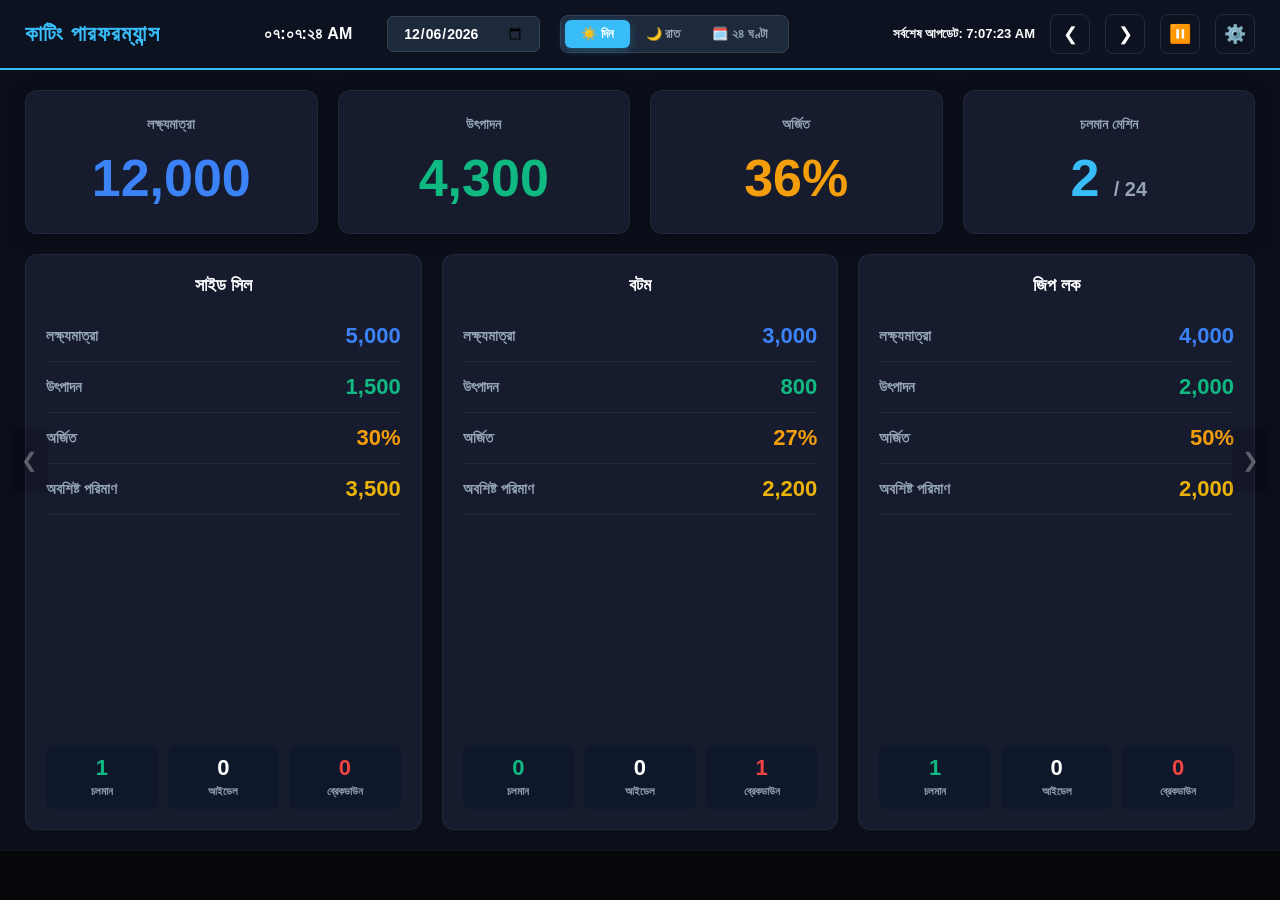
==== commit c4de2811: "Full Bengali translation support and cleanup" ====
--- a/index.html
+++ b/index.html
@@ -90,43 +90,43 @@
 
               <!-- Bottom Summary -->
               <div class="section-card">
-                <div class="section-title">BOTTOM</div>
-                <div class="metric-row"><span class="metric-lbl">Target</span><span class="metric-val target-blue"
+                <div class="section-title" data-en="BOTTOM" data-bn="বটম">BOTTOM</div>
+                <div class="metric-row"><span class="metric-lbl" data-en="Target" data-bn="লক্ষ্যমাত্রা">Target</span><span class="metric-val target-blue"
                     id="bt-sum-target">0</span></div>
-                <div class="metric-row"><span class="metric-lbl">Production</span><span class="metric-val prod-green"
+                <div class="metric-row"><span class="metric-lbl" data-en="Production" data-bn="উৎপাদন">Production</span><span class="metric-val prod-green"
                     id="bt-sum-prod">0</span></div>
-                <div class="metric-row"><span class="metric-lbl">Achievement</span><span class="metric-val ach-orange"
+                <div class="metric-row"><span class="metric-lbl" data-en="Achievement" data-bn="অর্জিত">Achievement</span><span class="metric-val ach-orange"
                     id="bt-sum-pct">0%</span></div>
-                <div class="metric-row"><span class="metric-lbl">Balance Qty</span><span class="metric-val rem-yellow"
+                <div class="metric-row"><span class="metric-lbl" data-en="Balance Qty" data-bn="অবশিষ্ট পরিমাণ">Balance Qty</span><span class="metric-val rem-yellow"
                     id="bt-sum-rem">0</span></div>
                 <div class="mini-stats">
                   <div class="mini-box"><span class="mini-val green" id="bt-run-count">0</span><span
-                      class="mini-lbl">Running</span></div>
+                      class="mini-lbl" data-en="Running" data-bn="চলমান">Running</span></div>
                   <div class="mini-box"><span class="mini-val yellow" id="bt-idle-count">0</span><span
-                      class="mini-lbl">Idle</span></div>
+                      class="mini-lbl" data-en="Idle" data-bn="আইডেল">Idle</span></div>
                   <div class="mini-box"><span class="mini-val red" id="bt-bd-count">0</span><span
-                      class="mini-lbl">Breakdown</span></div>
+                      class="mini-lbl" data-en="Breakdown" data-bn="ব্রেকডাউন">Breakdown</span></div>
                 </div>
               </div>
 
               <!-- Zip Lock Summary -->
               <div class="section-card">
-                <div class="section-title">ZIP LOCK</div>
-                <div class="metric-row"><span class="metric-lbl">Target</span><span class="metric-val target-blue"
+                <div class="section-title" data-en="ZIP LOCK" data-bn="জিপ লক">ZIP LOCK</div>
+                <div class="metric-row"><span class="metric-lbl" data-en="Target" data-bn="লক্ষ্যমাত্রা">Target</span><span class="metric-val target-blue"
                     id="zl-sum-target">0</span></div>
-                <div class="metric-row"><span class="metric-lbl">Production</span><span class="metric-val prod-green"
+                <div class="metric-row"><span class="metric-lbl" data-en="Production" data-bn="উৎপাদন">Production</span><span class="metric-val prod-green"
                     id="zl-sum-prod">0</span></div>
-                <div class="metric-row"><span class="metric-lbl">Achievement</span><span class="metric-val ach-orange"
+                <div class="metric-row"><span class="metric-lbl" data-en="Achievement" data-bn="অর্জিত">Achievement</span><span class="metric-val ach-orange"
                     id="zl-sum-pct">0%</span></div>
-                <div class="metric-row"><span class="metric-lbl">Balance Qty</span><span class="metric-val rem-yellow"
+                <div class="metric-row"><span class="metric-lbl" data-en="Balance Qty" data-bn="অবশিষ্ট পরিমাণ">Balance Qty</span><span class="metric-val rem-yellow"
                     id="zl-sum-rem">0</span></div>
                 <div class="mini-stats">
                   <div class="mini-box"><span class="mini-val green" id="zl-run-count">0</span><span
-                      class="mini-lbl">Running</span></div>
+                      class="mini-lbl" data-en="Running" data-bn="চলমান">Running</span></div>
                   <div class="mini-box"><span class="mini-val yellow" id="zl-idle-count">0</span><span
-                      class="mini-lbl">Idle</span></div>
+                      class="mini-lbl" data-en="Idle" data-bn="আইডেল">Idle</span></div>
                   <div class="mini-box"><span class="mini-val red" id="zl-bd-count">0</span><span
-                      class="mini-lbl">Breakdown</span></div>
+                      class="mini-lbl" data-en="Breakdown" data-bn="ব্রেকডাউন">Breakdown</span></div>
                 </div>
               </div>
             </div>
@@ -172,7 +172,6 @@
       </main>
 
       <footer>
-        <div class="alert-btn" data-en="ALERT" data-bn="সতর্কতা">ALERT</div>
         <div class="ticker-wrap">
           <div class="ticker-content" id="tickerMsg">✔ All machines are running within normal parameters.</div>
         </div>
--- a/styles.css
+++ b/styles.css
@@ -304,7 +304,7 @@
   animation: ticker 60s linear infinite;
   color: var(--yellow);
   font-weight: bold;
-  font-size: 18px;
+  font-size: 24px;
 }
 
 @keyframes ticker {
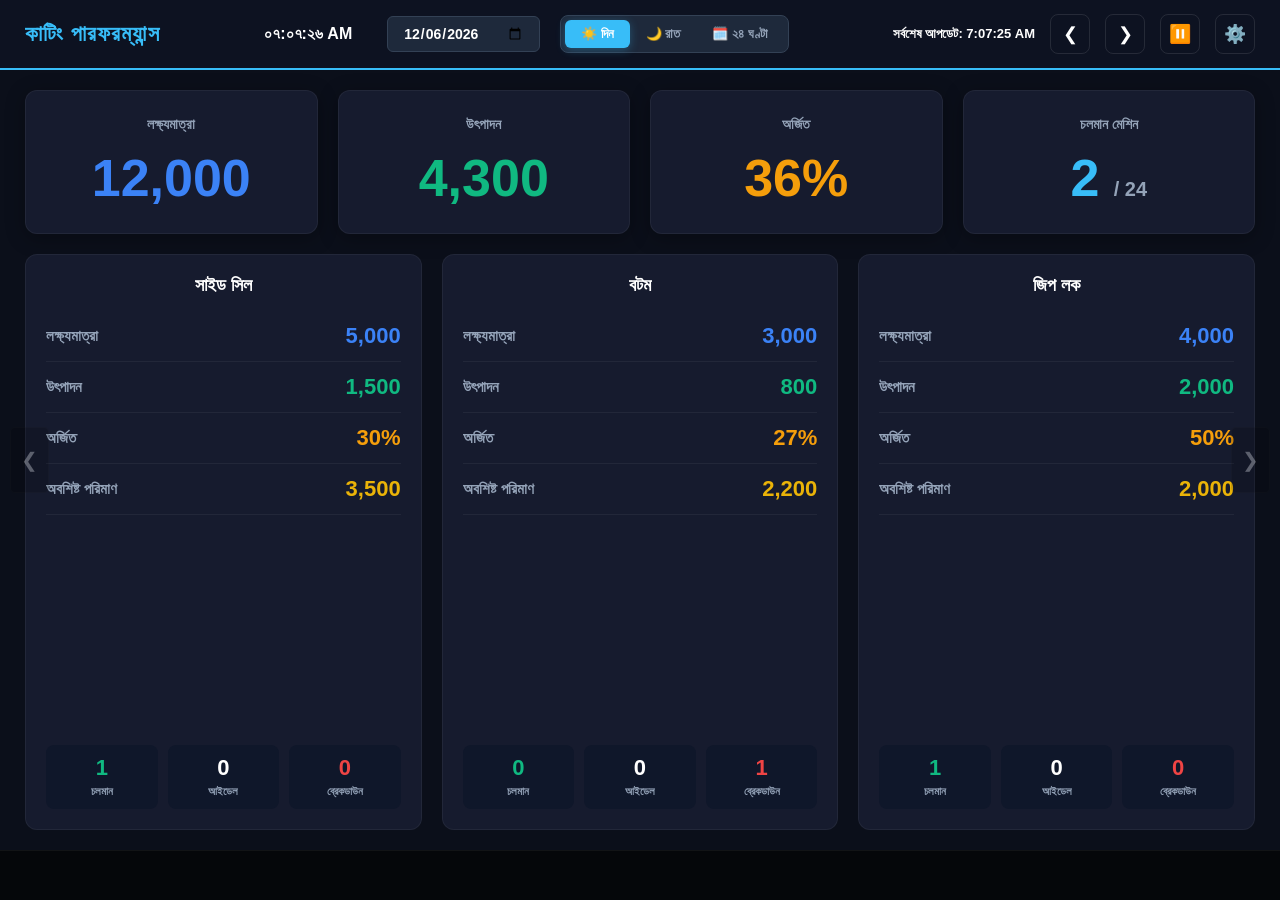
==== commit 36aa13f1: "Rename Balance Qty to Balance" ====
--- a/index.html
+++ b/index.html
@@ -75,8 +75,8 @@
                     data-bn="উৎপাদন">Production</span><span class="metric-val prod-green" id="ss-sum-prod">0</span></div>
                 <div class="metric-row"><span class="metric-lbl" data-en="Achievement"
                     data-bn="অর্জিত">Achievement</span><span class="metric-val ach-orange" id="ss-sum-pct">0%</span></div>
-                <div class="metric-row"><span class="metric-lbl" data-en="Balance Qty"
-                    data-bn="অবশিষ্ট পরিমাণ">Balance Qty</span><span class="metric-val rem-yellow"
+                <div class="metric-row"><span class="metric-lbl" data-en="Balance"
+                    data-bn="অবশিষ্ট পরিমাণ">Balance</span><span class="metric-val rem-yellow"
                     id="ss-sum-rem">0</span></div>
                 <div class="mini-stats">
                   <div class="mini-box"><span class="mini-val green" id="ss-run-count">0</span><span class="mini-lbl"
@@ -97,7 +97,7 @@
                     id="bt-sum-prod">0</span></div>
                 <div class="metric-row"><span class="metric-lbl" data-en="Achievement" data-bn="অর্জিত">Achievement</span><span class="metric-val ach-orange"
                     id="bt-sum-pct">0%</span></div>
-                <div class="metric-row"><span class="metric-lbl" data-en="Balance Qty" data-bn="অবশিষ্ট পরিমাণ">Balance Qty</span><span class="metric-val rem-yellow"
+                <div class="metric-row"><span class="metric-lbl" data-en="Balance" data-bn="অবশিষ্ট পরিমাণ">Balance</span><span class="metric-val rem-yellow"
                     id="bt-sum-rem">0</span></div>
                 <div class="mini-stats">
                   <div class="mini-box"><span class="mini-val green" id="bt-run-count">0</span><span
@@ -118,7 +118,7 @@
                     id="zl-sum-prod">0</span></div>
                 <div class="metric-row"><span class="metric-lbl" data-en="Achievement" data-bn="অর্জিত">Achievement</span><span class="metric-val ach-orange"
                     id="zl-sum-pct">0%</span></div>
-                <div class="metric-row"><span class="metric-lbl" data-en="Balance Qty" data-bn="অবশিষ্ট পরিমাণ">Balance Qty</span><span class="metric-val rem-yellow"
+                <div class="metric-row"><span class="metric-lbl" data-en="Balance" data-bn="অবশিষ্ট পরিমাণ">Balance</span><span class="metric-val rem-yellow"
                     id="zl-sum-rem">0</span></div>
                 <div class="mini-stats">
                   <div class="mini-box"><span class="mini-val green" id="zl-run-count">0</span><span
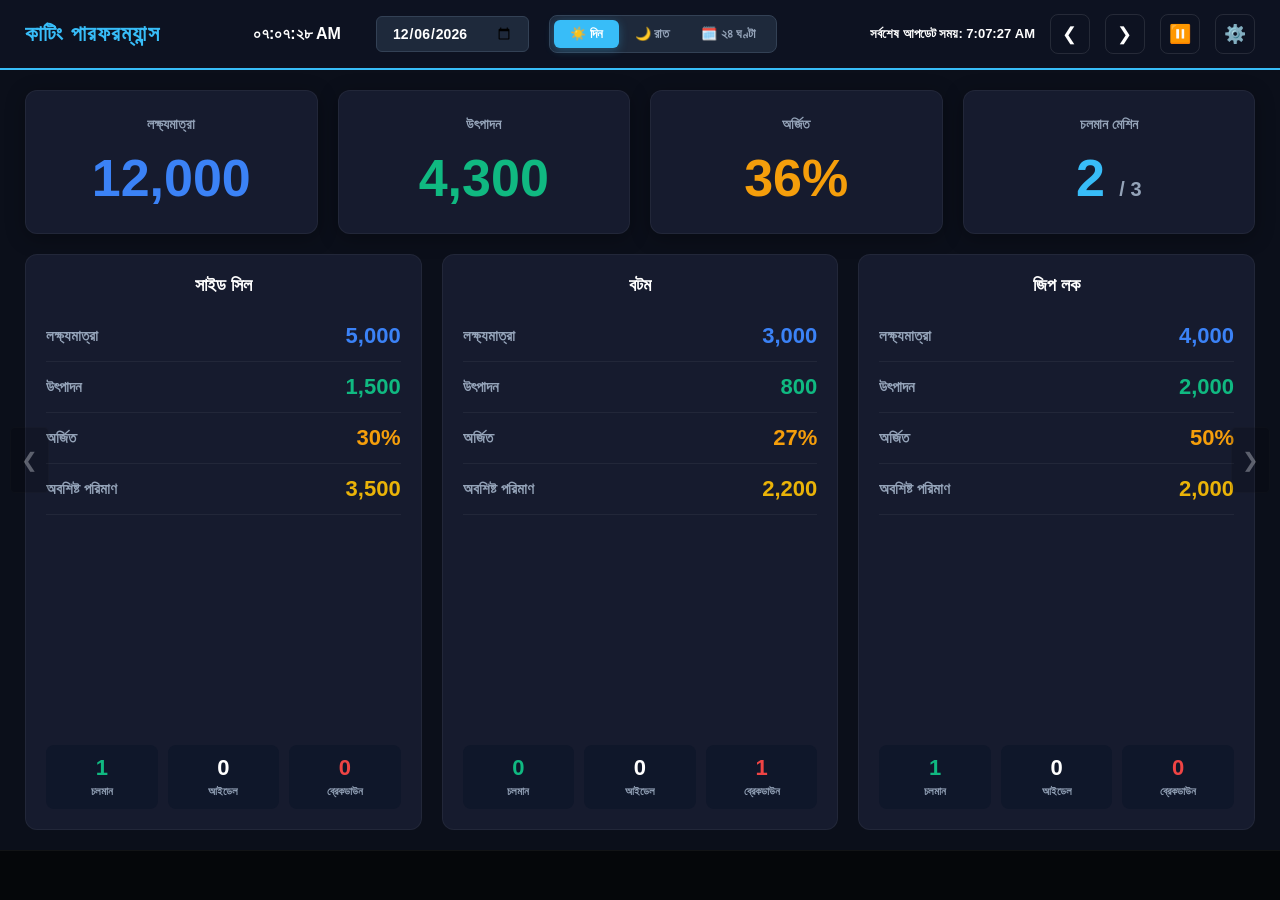
==== commit 959727dc: "Update Last Update Time label and extraction logic" ====
--- a/index.html
+++ b/index.html
@@ -29,7 +29,7 @@
 
         <div class="header-right">
           <div style="text-align: right;">
-            <div><span data-en="Last Updated:" data-bn="সর্বশেষ আপডেট:">Last Updated:</span> <span id="lastUpdated" class="blink">--:--:--</span></div>
+            <div><span data-en="Last Update Time:" data-bn="সর্বশেষ আপডেট সময়:">Last Update Time:</span> <span id="lastUpdated" class="blink">--:--:--</span></div>
           </div>
           <button id="prevSlideHeader" class="header-icon-btn" title="Previous Slide">❮</button>
           <button id="nextSlideHeader" class="header-icon-btn" title="Next Slide">❯</button>
